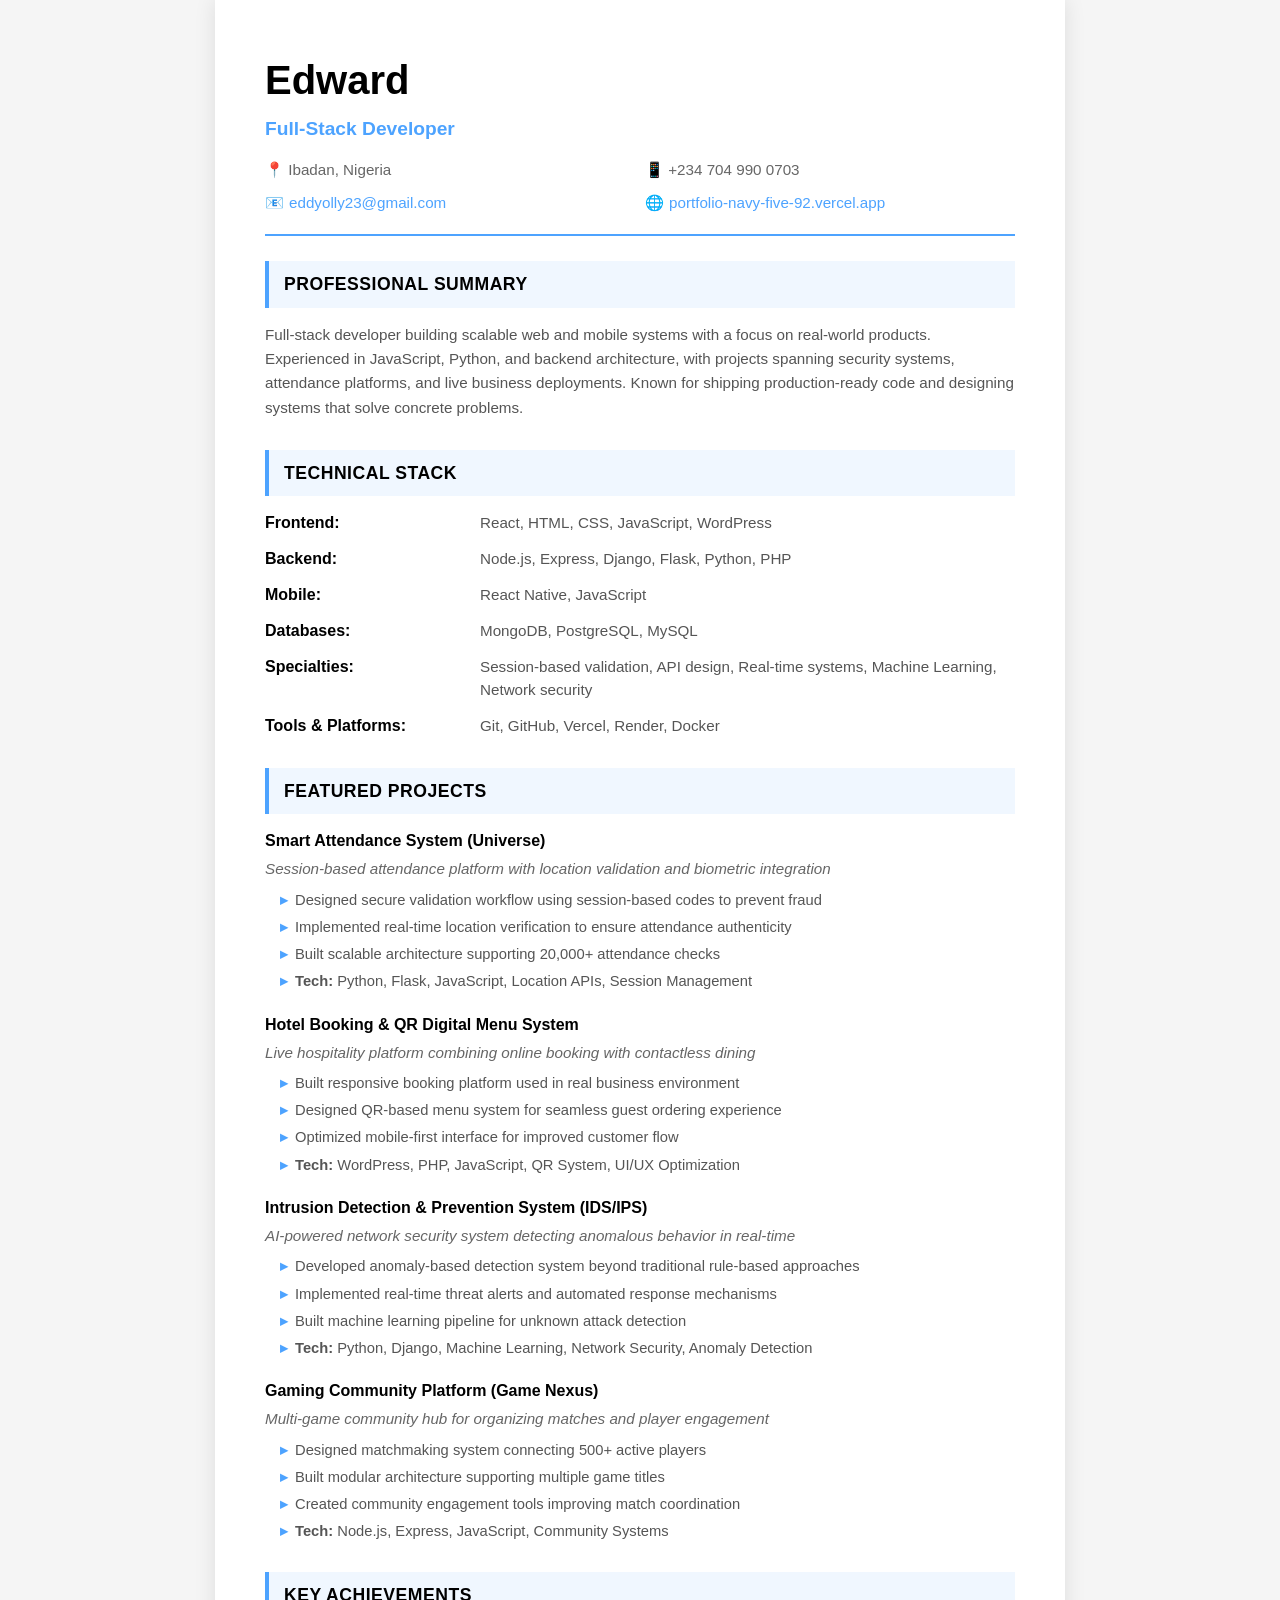
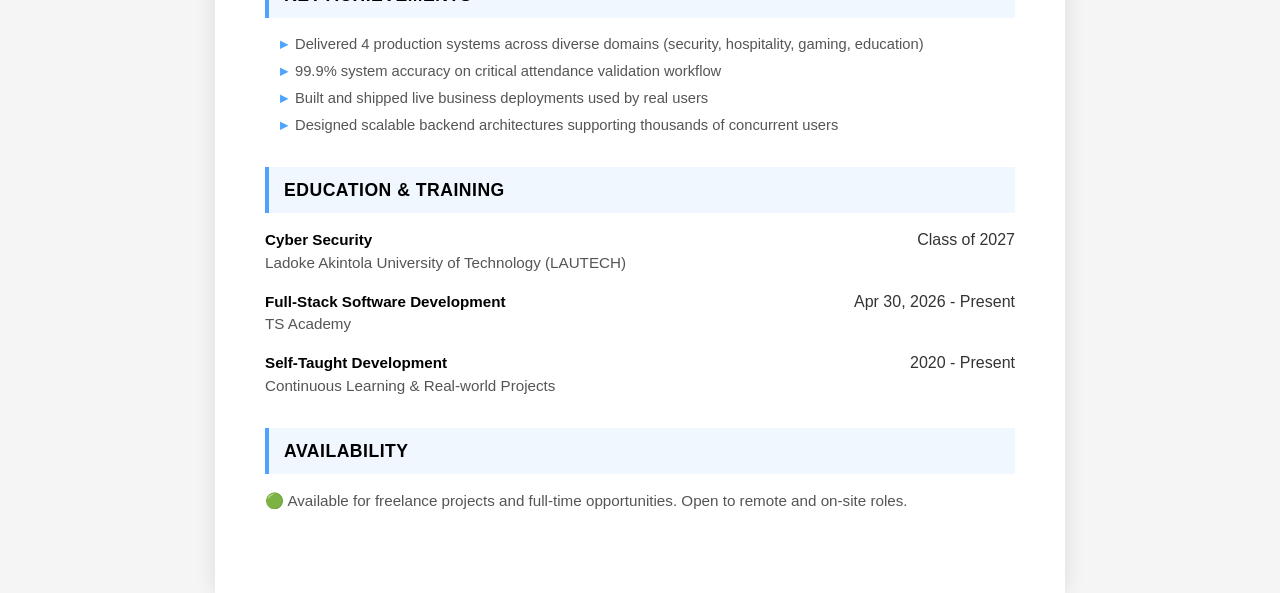
==== cv.html @ 2799d4d9 "Add CV with education info (LAUTECH, TS Academy) and portfolio download link" ====
<!DOCTYPE html>
<html lang="en">
<head>
  <meta charset="UTF-8">
  <meta name="viewport" content="width=device-width, initial-scale=1.0">
  <title>Edward - Full Stack Developer CV</title>
  <style>
    * {
      margin: 0;
      padding: 0;
      box-sizing: border-box;
    }

    body {
      font-family: 'Segoe UI', Tahoma, Geneva, Verdana, sans-serif;
      color: #333;
      line-height: 1.5;
      background: #f5f5f5;
    }

    .container {
      max-width: 850px;
      margin: 0 auto;
      background: #fff;
      padding: 50px;
      box-shadow: 0 0 20px rgba(0, 0, 0, 0.1);
    }

    /* HEADER */
    .header {
      border-bottom: 2px solid #4da3ff;
      padding-bottom: 20px;
      margin-bottom: 25px;
    }

    .header h1 {
      font-size: 2.5rem;
      color: #000;
      margin-bottom: 5px;
      font-weight: 700;
    }

    .header .title {
      font-size: 1.2rem;
      color: #4da3ff;
      font-weight: 600;
      margin-bottom: 15px;
    }

    .contact-info {
      display: grid;
      grid-template-columns: 1fr 1fr;
      gap: 10px;
      font-size: 0.95rem;
      color: #666;
    }

    .contact-info span {
      display: flex;
      align-items: center;
      gap: 5px;
    }

    .contact-info a {
      color: #4da3ff;
      text-decoration: none;
    }

    .contact-info a:hover {
      text-decoration: underline;
    }

    /* SECTIONS */
    .section {
      margin-bottom: 30px;
    }

    .section-title {
      font-size: 1.1rem;
      font-weight: 700;
      color: #000;
      background: #f0f7ff;
      padding: 10px 15px;
      margin-bottom: 15px;
      border-left: 4px solid #4da3ff;
      text-transform: uppercase;
      letter-spacing: 0.5px;
    }

    /* SUMMARY */
    .summary-text {
      color: #555;
      font-size: 0.95rem;
      line-height: 1.6;
    }

    /* TECH STACK */
    .tech-group {
      display: grid;
      grid-template-columns: 200px 1fr;
      gap: 15px;
      margin-bottom: 12px;
      align-items: baseline;
    }

    .tech-label {
      font-weight: 600;
      color: #000;
    }

    .tech-list {
      color: #555;
      font-size: 0.95rem;
    }

    /* PROJECT */
    .project {
      margin-bottom: 20px;
    }

    .project-title {
      font-weight: 700;
      color: #000;
      font-size: 1rem;
      margin-bottom: 5px;
    }

    .project-desc {
      color: #666;
      font-size: 0.95rem;
      margin-bottom: 8px;
      font-style: italic;
    }

    .project-bullets {
      list-style: none;
      margin-left: 15px;
      color: #555;
      font-size: 0.92rem;
    }

    .project-bullets li {
      margin-bottom: 5px;
      position: relative;
      padding-left: 15px;
    }

    .project-bullets li:before {
      content: "▸";
      position: absolute;
      left: 0;
      color: #4da3ff;
      font-weight: bold;
    }

    /* EDUCATION */
    .education-item {
      display: grid;
      grid-template-columns: 1fr auto;
      gap: 20px;
      margin-bottom: 15px;
      align-items: baseline;
    }

    .edu-text {
      color: #555;
      font-size: 0.95rem;
    }

    .edu-text strong {
      color: #000;
      font-weight: 600;
    }

    /* PRINT STYLES */
    @media print {
      body {
        background: #fff;
      }

      .container {
        max-width: 100%;
        padding: 40px;
        box-shadow: none;
      }

      .section-title {
        page-break-after: avoid;
      }

      .project {
        page-break-inside: avoid;
      }
    }

    /* MOBILE */
    @media (max-width: 640px) {
      .container {
        padding: 25px;
      }

      .header h1 {
        font-size: 1.8rem;
      }

      .contact-info {
        grid-template-columns: 1fr;
      }

      .tech-group {
        grid-template-columns: 1fr;
        gap: 5px;
      }

      .tech-label {
        font-size: 0.9rem;
      }

      .tech-list {
        font-size: 0.9rem;
      }
    }
  </style>
</head>
<body>
  <div class="container">
    <!-- HEADER -->
    <div class="header">
      <h1>Edward</h1>
      <div class="title">Full-Stack Developer</div>
      <div class="contact-info">
        <span>📍 Ibadan, Nigeria</span>
        <span>📱 +234 704 990 0703</span>
        <span>📧 <a href="mailto:eddyolly23@gmail.com">eddyolly23@gmail.com</a></span>
        <span>🌐 <a href="https://portfolio-navy-five-92.vercel.app" target="_blank">portfolio-navy-five-92.vercel.app</a></span>
      </div>
    </div>

    <!-- SUMMARY -->
    <div class="section">
      <div class="section-title">Professional Summary</div>
      <p class="summary-text">
        Full-stack developer building scalable web and mobile systems with a focus on real-world products. 
        Experienced in JavaScript, Python, and backend architecture, with projects spanning security systems, 
        attendance platforms, and live business deployments. Known for shipping production-ready code and designing 
        systems that solve concrete problems.
      </p>
    </div>

    <!-- TECH STACK -->
    <div class="section">
      <div class="section-title">Technical Stack</div>
      <div class="tech-group">
        <span class="tech-label">Frontend:</span>
        <span class="tech-list">React, HTML, CSS, JavaScript, WordPress</span>
      </div>
      <div class="tech-group">
        <span class="tech-label">Backend:</span>
        <span class="tech-list">Node.js, Express, Django, Flask, Python, PHP</span>
      </div>
      <div class="tech-group">
        <span class="tech-label">Mobile:</span>
        <span class="tech-list">React Native, JavaScript</span>
      </div>
      <div class="tech-group">
        <span class="tech-label">Databases:</span>
        <span class="tech-list">MongoDB, PostgreSQL, MySQL</span>
      </div>
      <div class="tech-group">
        <span class="tech-label">Specialties:</span>
        <span class="tech-list">Session-based validation, API design, Real-time systems, Machine Learning, Network security</span>
      </div>
      <div class="tech-group">
        <span class="tech-label">Tools & Platforms:</span>
        <span class="tech-list">Git, GitHub, Vercel, Render, Docker</span>
      </div>
    </div>

    <!-- PROJECTS -->
    <div class="section">
      <div class="section-title">Featured Projects</div>

      <div class="project">
        <div class="project-title">Smart Attendance System (Universe)</div>
        <div class="project-desc">Session-based attendance platform with location validation and biometric integration</div>
        <ul class="project-bullets">
          <li>Designed secure validation workflow using session-based codes to prevent fraud</li>
          <li>Implemented real-time location verification to ensure attendance authenticity</li>
          <li>Built scalable architecture supporting 20,000+ attendance checks</li>
          <li><strong>Tech:</strong> Python, Flask, JavaScript, Location APIs, Session Management</li>
        </ul>
      </div>

      <div class="project">
        <div class="project-title">Hotel Booking & QR Digital Menu System</div>
        <div class="project-desc">Live hospitality platform combining online booking with contactless dining</div>
        <ul class="project-bullets">
          <li>Built responsive booking platform used in real business environment</li>
          <li>Designed QR-based menu system for seamless guest ordering experience</li>
          <li>Optimized mobile-first interface for improved customer flow</li>
          <li><strong>Tech:</strong> WordPress, PHP, JavaScript, QR System, UI/UX Optimization</li>
        </ul>
      </div>

      <div class="project">
        <div class="project-title">Intrusion Detection & Prevention System (IDS/IPS)</div>
        <div class="project-desc">AI-powered network security system detecting anomalous behavior in real-time</div>
        <ul class="project-bullets">
          <li>Developed anomaly-based detection system beyond traditional rule-based approaches</li>
          <li>Implemented real-time threat alerts and automated response mechanisms</li>
          <li>Built machine learning pipeline for unknown attack detection</li>
          <li><strong>Tech:</strong> Python, Django, Machine Learning, Network Security, Anomaly Detection</li>
        </ul>
      </div>

      <div class="project">
        <div class="project-title">Gaming Community Platform (Game Nexus)</div>
        <div class="project-desc">Multi-game community hub for organizing matches and player engagement</div>
        <ul class="project-bullets">
          <li>Designed matchmaking system connecting 500+ active players</li>
          <li>Built modular architecture supporting multiple game titles</li>
          <li>Created community engagement tools improving match coordination</li>
          <li><strong>Tech:</strong> Node.js, Express, JavaScript, Community Systems</li>
        </ul>
      </div>
    </div>

    <!-- KEY ACHIEVEMENTS -->
    <div class="section">
      <div class="section-title">Key Achievements</div>
      <ul class="project-bullets">
        <li>Delivered 4 production systems across diverse domains (security, hospitality, gaming, education)</li>
        <li>99.9% system accuracy on critical attendance validation workflow</li>
        <li>Built and shipped live business deployments used by real users</li>
        <li>Designed scalable backend architectures supporting thousands of concurrent users</li>
      </ul>
    </div>

    <!-- EDUCATION -->
    <div class="section">
      <div class="section-title">Education & Training</div>
      <div class="education-item">
        <div class="edu-text"><strong>Cyber Security</strong><br>Ladoke Akintola University of Technology (LAUTECH)</div>
        <div>Class of 2027</div>
      </div>
      <div class="education-item">
        <div class="edu-text"><strong>Full-Stack Software Development</strong><br>TS Academy</div>
        <div>Apr 30, 2026 - Present</div>
      </div>
      <div class="education-item">
        <div class="edu-text"><strong>Self-Taught Development</strong><br>Continuous Learning & Real-world Projects</div>
        <div>2020 - Present</div>
      </div>
    </div>

    <!-- AVAILABILITY -->
    <div class="section">
      <div class="section-title">Availability</div>
      <p class="summary-text">
        🟢 Available for freelance projects and full-time opportunities. Open to remote and on-site roles.
      </p>
    </div>
  </div>
</body>
</html>
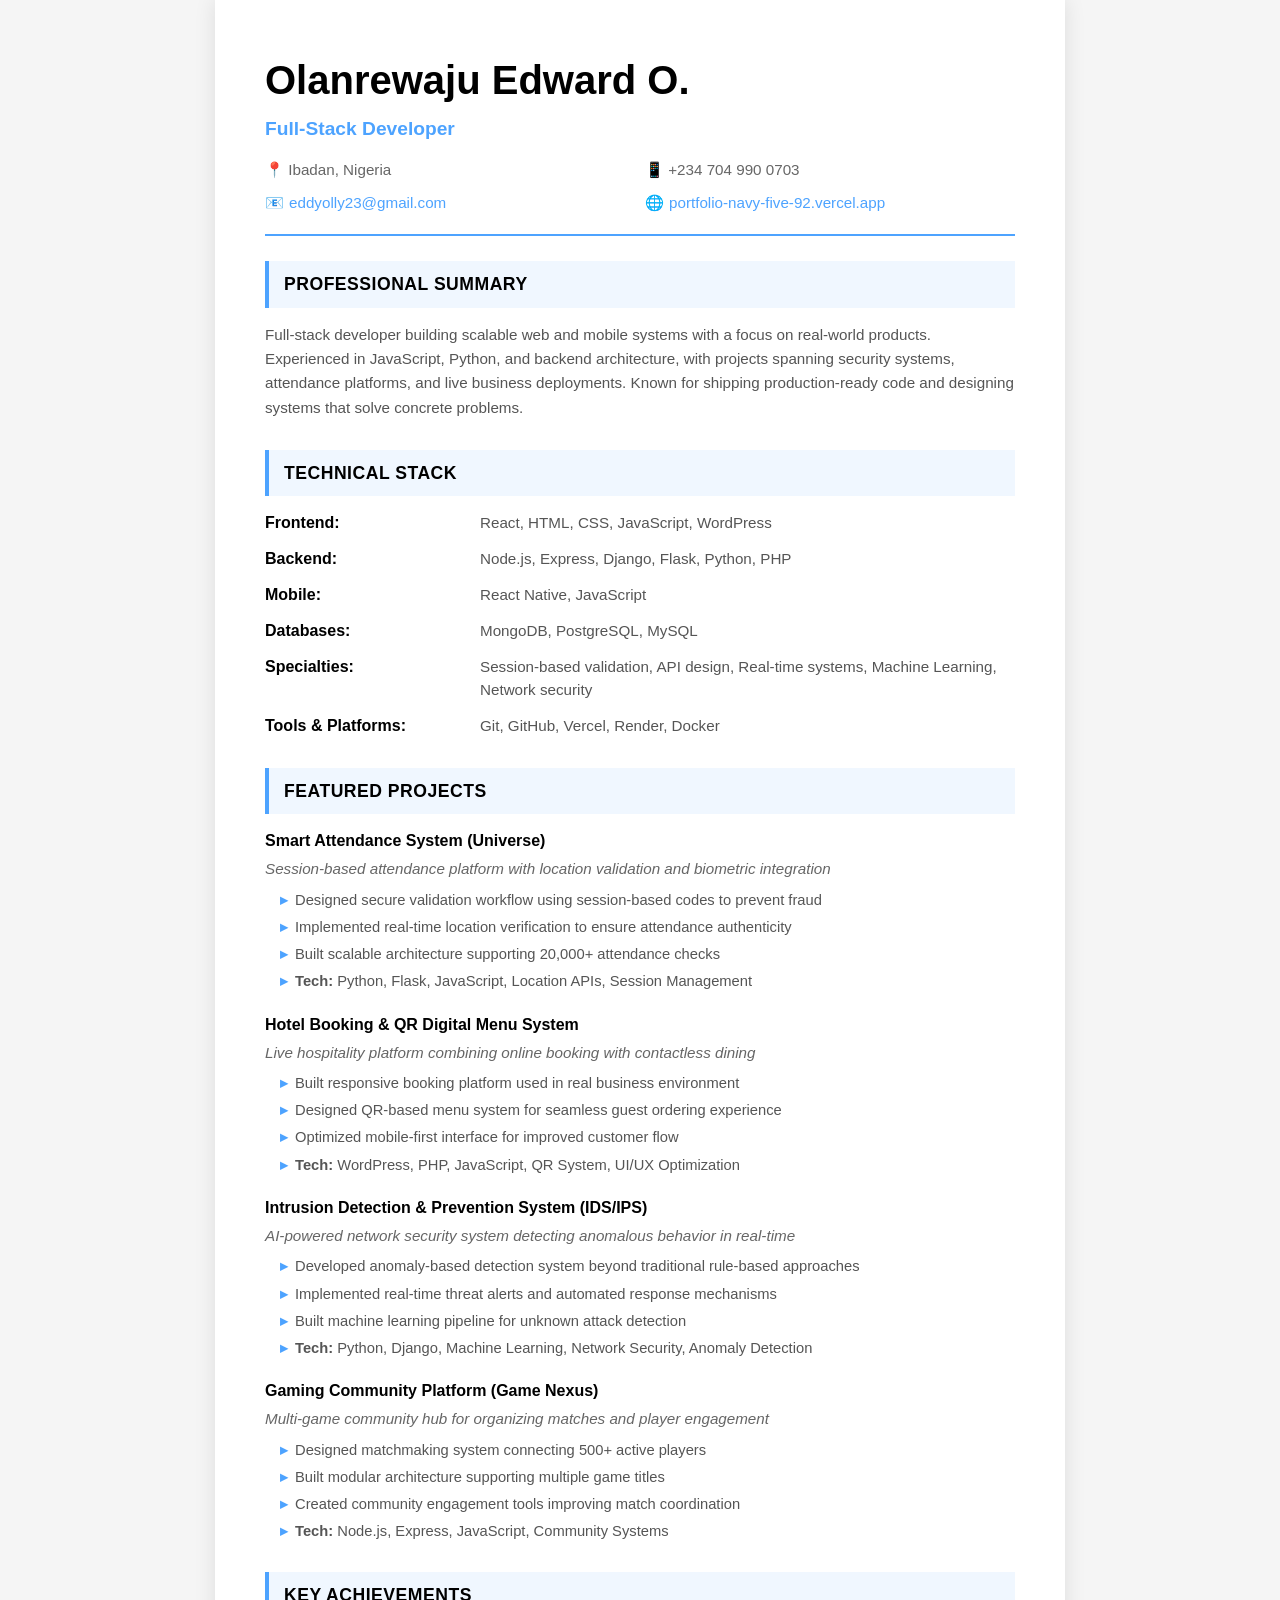
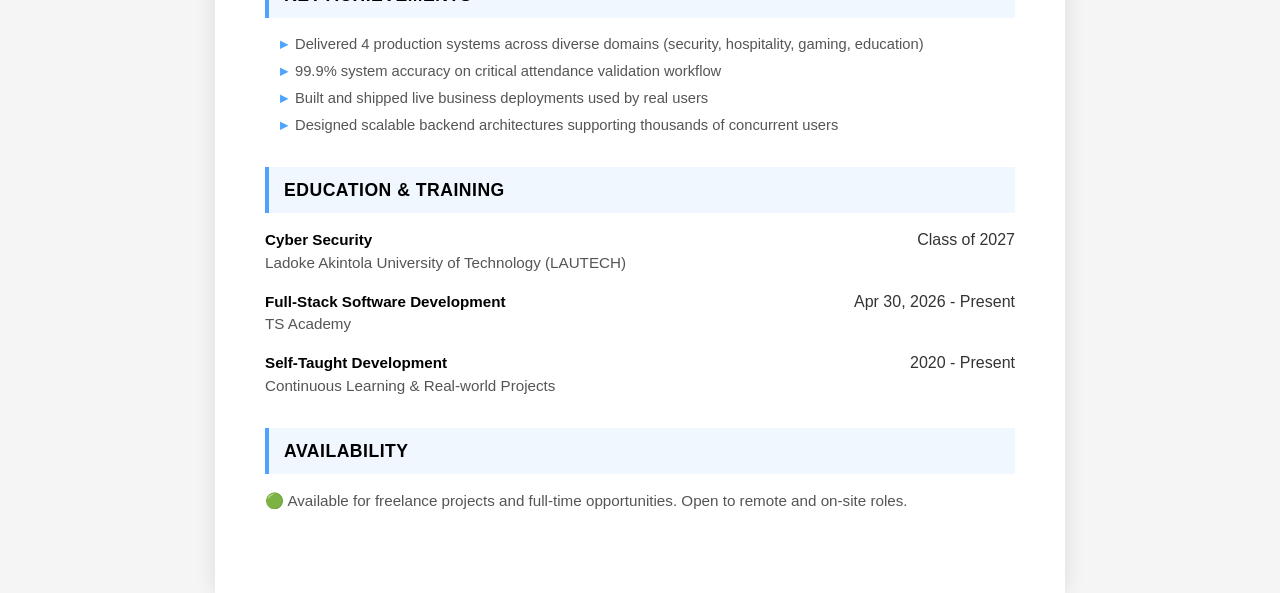
==== commit 9e867293: "image optimization" ====
--- a/cv.html
+++ b/cv.html
@@ -3,7 +3,7 @@
 <head>
   <meta charset="UTF-8">
   <meta name="viewport" content="width=device-width, initial-scale=1.0">
-  <title>Edward - Full Stack Developer CV</title>
+  <title>Olanrewaju Edward O. - Full Stack Developer CV</title>
   <style>
     * {
       margin: 0;
@@ -226,7 +226,7 @@
   <div class="container">
     <!-- HEADER -->
     <div class="header">
-      <h1>Edward</h1>
+      <h1>Olanrewaju Edward O.</h1>
       <div class="title">Full-Stack Developer</div>
       <div class="contact-info">
         <span>📍 Ibadan, Nigeria</span>
